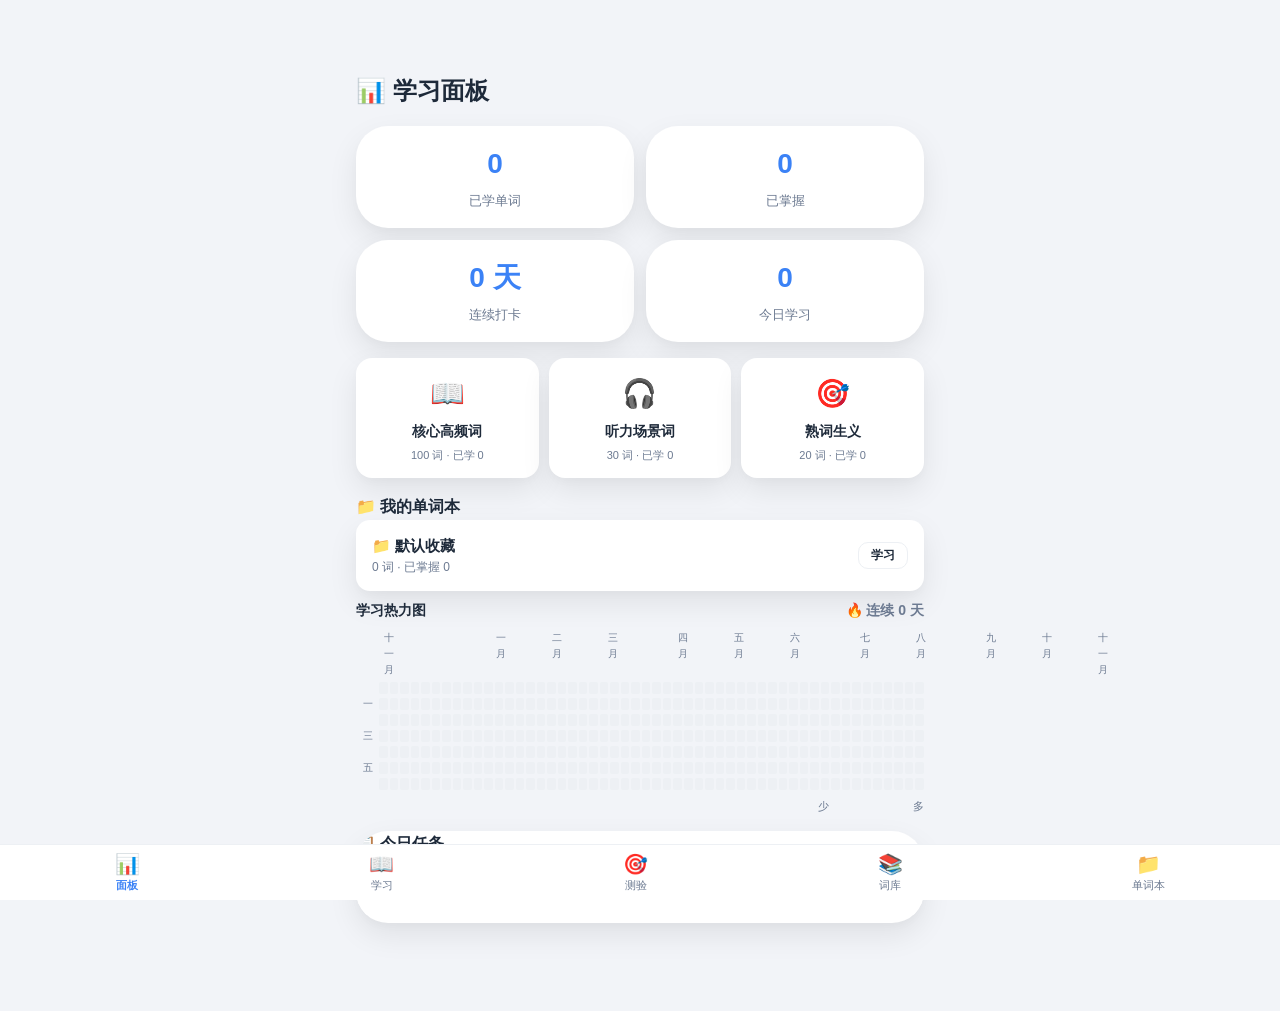
==== index.html @ e8e3451f "init: CET-4 四级背单词网站 MVP+V2" ====
<!DOCTYPE html>
<html lang="zh-CN">
<head>
  <meta charset="UTF-8">
  <meta name="viewport" content="width=device-width, initial-scale=1.0, maximum-scale=1.0, user-scalable=no">
  <title>四级单词 · CET-4 高频词库</title>
  <link rel="stylesheet" href="css/style.css">
</head>
<body>

  <!-- ===== 页面：学习面板 ===== -->
  <div id="page-dashboard" class="page">
    <h1 class="page-title">📊 学习面板</h1>
    <div class="stats-grid">
      <div class="stat-card">
        <div class="stat-number" id="stat-learned">0</div>
        <div class="stat-label">已学单词</div>
      </div>
      <div class="stat-card">
        <div class="stat-number" id="stat-mastered">0</div>
        <div class="stat-label">已掌握</div>
      </div>
      <div class="stat-card">
        <div class="stat-number" id="stat-streak">0 天</div>
        <div class="stat-label">连续打卡</div>
      </div>
      <div class="stat-card">
        <div class="stat-number" id="stat-today">0</div>
        <div class="stat-label">今日学习</div>
      </div>
    </div>
    <div id="source-selector"></div>
    <div id="wordlist-dashboard"></div>
    <div id="calendar-container"></div>
    <div class="card">
      <h3 style="margin-bottom:12px;font-size:16px;">📋 今日任务</h3>
      <div id="task-list"></div>
    </div>
  </div>

  <!-- ===== 页面：单词学习 ===== -->
  <div id="page-study" class="page hidden">
    <h1 class="page-title">📖 单词学习</h1>
    <div id="study-content">
      <div class="empty-state">加载中...</div>
    </div>
  </div>

  <!-- ===== 页面：闪卡测验 ===== -->
  <div id="page-quiz" class="page hidden">
    <h1 class="page-title">🎯 闪卡测验</h1>
    <div id="quiz-content">
      <div class="empty-state">加载中...</div>
    </div>
  </div>

  <!-- ===== 页面：词库 ===== -->
  <div id="page-words" class="page hidden">
    <h1 class="page-title">📚 词库</h1>
    <div id="word-list-content">
      <div class="empty-state">加载中...</div>
    </div>
  </div>

  <!-- ===== 页面：单词本管理 ===== -->
  <div id="page-lists" class="page hidden">
    <div id="lists-content"></div>
  </div>

  <!-- ===== 页面：导入单词 ===== -->
  <div id="page-import" class="page hidden">
    <h1 class="page-title">📥 导入单词</h1>
    <div id="import-content"></div>
  </div>


  <nav class="bottom-nav">
    <button class="nav-item active" data-page="dashboard" onclick="location.hash='#dashboard'">
      <span class="nav-icon">📊</span>
      <span>面板</span>
    </button>
    <button class="nav-item" data-page="study" onclick="location.hash='#study'">
      <span class="nav-icon">📖</span>
      <span>学习</span>
    </button>
    <button class="nav-item" data-page="quiz" onclick="location.hash='#quiz'">
      <span class="nav-icon">🎯</span>
      <span>测验</span>
    </button>
    <button class="nav-item" data-page="words" onclick="location.hash='#words'">
      <span class="nav-icon">📚</span>
      <span>词库</span>
    </button>
    <button class="nav-item" data-page="lists" onclick="location.hash='#lists'">
      <span class="nav-icon">📁</span>
      <span>单词本</span>
    </button>
  </nav>

  <!-- ===== 脚本 ===== -->
  <script src="js/data.js"></script>
  <script src="js/store.js"></script>
  <script src="js/sm2.js"></script>
  <script src="js/calendar.js"></script>
  <script src="js/app.js"></script>
</body>
</html>
---- css/style.css ----
/* ===== 全局 ===== */
*, *::before, *::after { box-sizing: border-box; margin: 0; padding: 0; }
:root {
  --bg: #f2f4f8;
  --surface: #ffffff;
  --surface2: #f0f0f3;
  --text: #1e2a3a;
  --text2: #6c7a91;
  --border: #edf0f4;
  --primary: #3b82f6;
  --primary-light: #e8f0fe;
  --accent: #34c759;
  --warn: #ff9500;
  --danger: #ff3b30;
  --shadow: 0 12px 30px rgba(0,0,0,0.08), 0 4px 8px rgba(0,0,0,0.02);
  --radius: 32px;
  --nav-h: 56px;
}
body {
  font-family: -apple-system, BlinkMacSystemFont, 'Segoe UI', 'PingFang SC', 'Hiragino Sans GB', sans-serif;
  background: var(--bg);
  color: var(--text);
  line-height: 1.6;
  padding-top: var(--nav-h);
  min-height: 100vh;
}

/* ===== 导航栏 ===== */
.bottom-nav {
  position: fixed;
  bottom: 0;
  left: 0;
  right: 0;
  height: var(--nav-h);
  background: var(--surface);
  border-top: 1px solid var(--border);
  display: flex;
  justify-content: space-around;
  align-items: center;
  z-index: 100;
}
.nav-item {
  display: flex;
  flex-direction: column;
  align-items: center;
  gap: 2px;
  font-size: 11px;
  color: var(--text2);
  cursor: pointer;
  padding: 4px 12px;
  border: none;
  background: none;
  transition: color 0.2s;
}
.nav-item .nav-icon { font-size: 20px; }
.nav-item.active { color: var(--primary); font-weight: 600; }

/* ===== 页面容器 ===== */
.page {
  max-width: 600px;
  margin: 0 auto;
  padding: 16px;
  padding-bottom: calc(var(--nav-h) + 16px);
}
.hidden { display: none !important; }

/* ===== 标题 ===== */
.page-title {
  font-size: 24px;
  font-weight: 700;
  margin-bottom: 16px;
  display: flex;
  align-items: center;
  gap: 8px;
}

/* ===== 卡片 ===== */
.card {
  background: var(--surface);
  border-radius: var(--radius);
  box-shadow: var(--shadow);
  overflow: hidden;
  margin-bottom: 16px;
}
.card-content {
  padding: 28px 24px 24px;
}
@media (max-width: 480px) {
  .card-content { padding: 20px 18px; }
}

/* ===== 统计卡片 ===== */
.stats-grid {
  display: grid;
  grid-template-columns: 1fr 1fr;
  gap: 12px;
  margin-bottom: 16px;
}
.stat-card {
  background: var(--surface);
  border-radius: var(--radius);
  box-shadow: var(--shadow);
  padding: 16px;
  text-align: center;
}
.stat-number {
  font-size: 28px;
  font-weight: 700;
  color: var(--primary);
}
.stat-label { font-size: 13px; color: var(--text2); margin-top: 4px; }

/* ===== 任务列表 ===== */
.task-item {
  display: flex;
  align-items: center;
  gap: 8px;
  padding: 12px;
  background: var(--surface);
  border-radius: 8px;
  margin-bottom: 8px;
  font-size: 14px;
}
.task-item.done { color: var(--text2); }

/* ===== 热力图 ===== */
.heatmap-container { margin-bottom: 16px; }
.heatmap-header {
  display: flex;
  justify-content: space-between;
  align-items: center;
  margin-bottom: 8px;
  font-size: 14px;
  font-weight: 600;
}
.heatmap-streak { font-size: 14px; color: var(--text2); }
.heatmap-months {
  display: grid;
  grid-template-columns: repeat(53, 12px);
  gap: 2px;
  margin-bottom: 4px;
  padding-left: 28px;
  font-size: 10px;
  color: var(--text2);
}
.heatmap-body { display: flex; flex-direction: column; gap: 2px; }
.heatmap-row { display: flex; align-items: center; gap: 2px; }
.heatmap-day-label {
  width: 24px;
  font-size: 10px;
  color: var(--text2);
  text-align: right;
  margin-right: 4px;
}
.heatmap-cell {
  width: 12px;
  height: 12px;
  border-radius: 2px;
  background: var(--border);
}
.heatmap-cell.today { outline: 2px solid var(--primary); outline-offset: -1px; }
.heatmap-cell.future { background: transparent; }
.heatmap-cell.level-1 { background: #9be9a8; }
.heatmap-cell.level-2 { background: #40c463; }
.heatmap-cell.level-3 { background: #30a14e; }
.heatmap-cell.level-4 { background: #216e39; }
.heatmap-legend {
  display: flex;
  align-items: center;
  gap: 4px;
  justify-content: flex-end;
  margin-top: 8px;
  font-size: 11px;
  color: var(--text2);
}
.legend-cell { width: 12px; height: 12px; border-radius: 2px; }

/* ===== 学习卡片（新设计） ===== */
.study-progress-bar {
  display: flex;
  justify-content: space-between;
  align-items: center;
  margin-bottom: 16px;
  font-size: 14px;
  color: var(--text2);
}
.progress-text { font-weight: 500; }
.badge-new { background: var(--primary-light); color: var(--primary); }

/* 单词头部 */
.word-header {
  display: flex;
  flex-wrap: wrap;
  align-items: baseline;
  gap: 12px;
  margin-bottom: 12px;
}
.word-word {
  font-size: 38px;
  font-weight: 700;
  letter-spacing: -0.3px;
  color: #1e2a3a;
  line-height: 1.2;
}
.pronounce-tag {
  display: inline-flex;
  align-items: center;
  gap: 6px;
  background: #f0f2f5;
  padding: 4px 12px 4px 14px;
  border-radius: 40px;
}
.pronounce-text {
  font-size: 15px;
  font-family: 'Lucida Sans', 'Segoe UI', monospace;
  color: #2c3e4e;
}
.speaker-btn {
  font-size: 18px;
  cursor: pointer;
  opacity: 0.7;
  user-select: none;
  line-height: 1;
}
.speaker-btn:active { opacity: 0.4; }

/* 词性释义行 */
.definition-row {
  margin: 0 0 18px 0;
  border-left: 3px solid var(--primary);
  padding-left: 14px;
}
.def-item {
  font-size: 17px;
  font-weight: 500;
  color: var(--text);
}
.pos-tag {
  color: #5b6e8c;
  font-weight: 500;
  margin-right: 6px;
}
.reveal-hint-def {
  margin: 0 0 18px 0;
  padding: 8px 14px;
  font-size: 14px;
  color: var(--text2);
  border: 1px dashed var(--border);
  border-radius: 10px;
  text-align: center;
  cursor: pointer;
  user-select: none;
  transition: background 0.15s;
}
.reveal-hint-def:active { background: var(--surface2); }

/* 学习数据栏 */
.stats-row {
  display: flex;
  justify-content: space-between;
  background: #f8fafc;
  border-radius: 24px;
  padding: 10px 14px;
  margin: 0 0 22px 0;
  gap: 8px;
}
.stat-item { flex: 1; min-width: 60px; text-align: center; }
.stat-item .stat-label {
  font-size: 11px;
  font-weight: 500;
  text-transform: uppercase;
  color: #6c7a91;
  letter-spacing: 0.3px;
  margin-bottom: 2px;
}
.stat-item .stat-value {
  font-size: 16px;
  font-weight: 600;
  color: var(--text);
}

/* 区块标签 */
.section-label {
  font-size: 16px;
  font-weight: 600;
  color: var(--text);
  margin-bottom: 10px;
  display: flex;
  align-items: center;
  gap: 6px;
}

/* 例句区块 */
.example-section {
  background: #f9fafb;
  border: 1px solid var(--border);
  border-radius: 18px;
  padding: 14px 16px;
  cursor: pointer;
  user-select: none;
  transition: background 0.15s;
}
.example-section:active { background: #f0f2f5; }
.example-en {
  font-size: 15px;
  font-weight: 500;
  color: var(--text);
  line-height: 1.5;
  margin-bottom: 6px;
}
.example-zh {
  font-size: 14px;
  color: #6c7a91;
  line-height: 1.4;
  margin-top: 8px;
  padding-top: 8px;
  border-top: 1px solid var(--border);
}
.example-meta {
  font-size: 12px;
  color: var(--text2);
  margin-top: 8px;
  padding-top: 6px;
  border-top: 1px solid var(--border);
}
.reveal-placeholder {
  text-align: center;
  font-size: 14px;
  color: var(--text2);
  padding: 12px 0;
}

/* 搭配标签 */
.colloc-section {
  display: flex;
  flex-wrap: wrap;
  gap: 8px;
  margin-bottom: 4px;
}
.colloc-tag {
  display: inline-block;
  padding: 5px 12px;
  font-size: 13px;
  font-weight: 500;
  border-radius: 30px;
  background: var(--primary-light);
  color: var(--primary);
  border: 1px solid var(--primary);
}

/* 底部操作栏 */
.action-bar {
  display: flex;
  justify-content: space-between;
  align-items: center;
  margin-top: 24px;
  padding-top: 14px;
  border-top: 1px solid var(--border);
}
.nav-btns { display: flex; gap: 8px; }
.nav-btn {
  width: 40px;
  height: 40px;
  border-radius: 50%;
  border: 1px solid var(--border);
  background: var(--surface);
  font-size: 18px;
  cursor: pointer;
  display: flex;
  align-items: center;
  justify-content: center;
  transition: all 0.15s;
  color: var(--text);
}
.nav-btn:disabled { opacity: 0.3; cursor: not-allowed; }
.nav-btn:active:not(:disabled) { background: var(--surface2); }
.action-btns { display: flex; gap: 8px; }
.action-btn {
  width: 40px;
  height: 40px;
  border-radius: 50%;
  border: 1px solid var(--border);
  background: var(--surface);
  font-size: 18px;
  cursor: pointer;
  display: flex;
  align-items: center;
  justify-content: center;
  transition: all 0.15s;
}
.action-btn:active { background: var(--surface2); }
.action-btn.bookmarked { border-color: var(--warn); background: #fff8e0; }
.play-btn { background: var(--primary); color: white; border-color: var(--primary); }
.play-btn:active { background: #2563eb; }

/* ===== 测验 ===== */
.quiz-progress {
  display: flex;
  justify-content: space-between;
  align-items: center;
  margin-bottom: 12px;
  font-size: 14px;
  color: var(--text2);
}
.quiz-card { text-align: center; }
.quiz-prompt {
  padding: 20px 0;
  cursor: pointer;
}
.quiz-hint { font-size: 13px; color: var(--text2); margin-top: 8px; }
.quiz-answer {
  border-top: 1px solid var(--border);
  padding-top: 16px;
  margin-top: 8px;
}
.answer-divider { font-size: 12px; color: var(--text2); margin-bottom: 8px; }
.quiz-answer h3 { font-size: 24px; font-weight: 700; color: var(--primary); }
.quiz-example {
  font-size: 13px;
  color: var(--text);
  margin-top: 8px;
  font-style: italic;
  padding: 8px;
  background: var(--surface2);
  border-radius: 6px;
}
.quiz-buttons {
  display: flex;
  gap: 8px;
  margin-top: 16px;
}
.quiz-complete {
  text-align: center;
  padding: 40px 0;
}
.complete-icon { font-size: 64px; margin-bottom: 16px; }
.quiz-complete h2 { margin-bottom: 8px; }
.quiz-complete p { color: var(--text2); margin-bottom: 24px; }
.quiz-complete .btn { margin: 0 4px; }

/* ===== 词库 ===== */
.word-filters {
  display: flex;
  gap: 6px;
  margin-bottom: 12px;
  flex-wrap: wrap;
}
.filter-btn {
  padding: 6px 14px;
  font-size: 13px;
  border: 1px solid var(--border);
  border-radius: 20px;
  background: var(--surface);
  cursor: pointer;
  transition: all 0.2s;
}
.filter-btn.active {
  background: var(--primary);
  color: white;
  border-color: var(--primary);
}
.word-search { margin-bottom: 12px; }
.word-search input {
  width: 100%;
  padding: 10px 14px;
  border: 1px solid var(--border);
  border-radius: 8px;
  font-size: 14px;
  background: var(--surface);
  color: var(--text);
  outline: none;
}
.word-search input:focus { border-color: var(--primary); }
.word-list { display: flex; flex-direction: column; gap: 8px; }
.word-item {
  display: flex;
  justify-content: space-between;
  align-items: flex-start;
  padding: 14px;
  background: var(--surface);
  border-radius: 10px;
  cursor: pointer;
  transition: transform 0.15s;
  box-shadow: var(--shadow);
}
.word-item:active { transform: scale(0.99); }
.word-item-word {
  font-size: 17px;
  font-weight: 600;
}
.word-item-phonetic { font-size: 13px; color: var(--text2); margin-left: 8px; }
.word-item-def { font-size: 14px; color: var(--primary); margin-top: 4px; }
.word-item-example { font-size: 12px; color: var(--text2); margin-top: 4px; font-style: italic; }
.word-item-meta {
  display: flex;
  align-items: center;
  gap: 8px;
  flex-shrink: 0;
}
.bookmark-btn {
  font-size: 18px;
  cursor: pointer;
  opacity: 0.5;
  transition: opacity 0.2s;
}
.bookmark-btn.active { opacity: 1; }
.bookmark-btn:hover { opacity: 1; }

/* ===== 按钮 ===== */
.btn {
  flex: 1;
  padding: 12px 20px;
  font-size: 15px;
  font-weight: 600;
  border: none;
  border-radius: 10px;
  cursor: pointer;
  transition: all 0.2s;
  text-align: center;
  display: inline-flex;
  align-items: center;
  justify-content: center;
  gap: 4px;
}
.btn:disabled { opacity: 0.4; cursor: not-allowed; }
.btn-primary { background: var(--primary); color: white; }
.btn-primary:hover { background: #0062c4; }
.btn-outline { background: var(--surface); border: 1px solid var(--border); color: var(--text); }
.btn-outline:hover { background: var(--surface2); }
.btn-warning { background: var(--warn); color: white; }
.btn-quiz { font-size: 14px; padding: 16px 12px; }
.btn-quiz.selected { transform: scale(1.05); }
.btn-forget { background: #ffe0e0; color: var(--danger); border: 1px solid var(--danger); }
.btn-forget.selected { background: var(--danger); color: white; }
.btn-blur { background: #fff3e0; color: var(--warn); border: 1px solid var(--warn); }
.btn-blur.selected { background: var(--warn); color: white; }
.btn-know { background: #e8f5e9; color: var(--accent); border: 1px solid var(--accent); }
.btn-know.selected { background: var(--accent); color: white; }

/* ===== Badge ===== */
.badge {
  display: inline-block;
  padding: 2px 8px;
  font-size: 11px;
  font-weight: 600;
  border-radius: 10px;
  background: var(--surface2);
  color: var(--text2);
}
.badge.new { background: var(--primary-light); color: var(--primary); }
.badge.level-0, .badge.level-1 { background: #ffe0e0; color: var(--danger); }
.badge.level-2, .badge.level-3 { background: #fff3e0; color: var(--warn); }
.badge.level-4, .badge.level-5 { background: #e8f5e9; color: var(--accent); }

/* ===== 词源选择卡片（仪表盘） ===== */
.source-cards {
  display: grid;
  grid-template-columns: repeat(3, 1fr);
  gap: 10px;
  margin-bottom: 16px;
}
.source-card {
  background: var(--surface);
  border-radius: 16px;
  box-shadow: var(--shadow);
  padding: 14px 10px;
  text-align: center;
  cursor: pointer;
  transition: transform 0.15s;
}
.source-card:active { transform: scale(0.96); }
.source-icon { font-size: 28px; margin-bottom: 4px; }
.source-name { font-size: 14px; font-weight: 600; }
.source-count { font-size: 11px; color: var(--text2); margin-top: 4px; }
@media (max-width: 480px) { .source-cards { gap: 6px; } .source-card { padding: 10px 6px; } }

/* ===== 测验模式选择 ===== */
.quiz-mode-picker { text-align: center; padding: 20px 0; }
.mode-card {
  background: var(--surface);
  border-radius: 20px;
  box-shadow: var(--shadow);
  padding: 20px;
  margin-bottom: 12px;
  cursor: pointer;
  transition: transform 0.15s;
}
.mode-card:active { transform: scale(0.97); }
.mode-name { font-size: 18px; font-weight: 600; margin-top: 8px; }
.mode-desc { font-size: 13px; color: var(--text2); margin-top: 4px; }

/* ===== 听音辨义 ===== */
.listening-card { text-align: center; padding: 30px 20px; }
.listening-header { margin-bottom: 24px; }
.listening-icon {
  font-size: 64px;
  cursor: pointer;
  display: inline-block;
  width: 100px;
  height: 100px;
  line-height: 100px;
  border-radius: 50%;
  background: var(--primary-light);
  transition: transform 0.15s;
  user-select: none;
}
.listening-icon:active { transform: scale(0.9); }
.listening-hint { font-size: 14px; color: var(--text2); margin-top: 8px; }
.listening-options { display: flex; flex-direction: column; gap: 10px; }
.listening-option {
  padding: 14px 18px;
  font-size: 16px;
  border: 2px solid var(--border);
  border-radius: 14px;
  background: var(--surface);
  cursor: pointer;
  transition: all 0.15s;
  text-align: left;
}
.listening-option:active:not(:disabled) { background: var(--surface2); }
.listening-option:disabled { cursor: default; }
.listening-option.correct { border-color: var(--accent); background: #e8f5e9; color: #2e7d32; }
.listening-option.wrong { border-color: var(--danger); background: #ffe0e0; color: var(--danger); }

/* ===== 词库源切换标签 ===== */
.word-source-tabs {
  display: flex;
  gap: 6px;
  margin-bottom: 12px;
  flex-wrap: wrap;
  overflow-x: auto;
  -webkit-overflow-scrolling: touch;
}
.source-tab {
  padding: 6px 12px;
  font-size: 12px;
  border: 1px solid var(--border);
  border-radius: 16px;
  background: var(--surface);
  cursor: pointer;
  white-space: nowrap;
  transition: all 0.15s;
}
.source-tab.active { background: var(--primary); color: white; border-color: var(--primary); }

/* ===== 单词本管理 ===== */
.list-card {
  display: flex;
  align-items: center;
  background: var(--surface);
  border-radius: 14px;
  box-shadow: var(--shadow);
  padding: 14px 16px;
  margin-bottom: 10px;
}

/* ===== 弹窗 ===== */
.import-dropzone {
  border: 2px dashed var(--border);
  border-radius: 14px;
  padding: 24px;
  text-align: center;
  margin-bottom: 12px;
  cursor: pointer;
  transition: border-color 0.2s, background 0.2s;
}
.import-dropzone:hover {
  border-color: var(--primary);
  background: var(--primary-light);
}
.modal-overlay {
  position: fixed;
  inset: 0;
  background: rgba(0,0,0,0.4);
  z-index: 200;
  display: flex;
  align-items: center;
  justify-content: center;
  padding: 20px;
}
.modal {
  background: var(--surface);
  border-radius: 24px;
  padding: 24px;
  max-width: 380px;
  width: 100%;
  box-shadow: 0 20px 60px rgba(0,0,0,0.15);
}
.list-option {
  display: flex;
  align-items: center;
  gap: 8px;
  padding: 8px 0;
  font-size: 15px;
  cursor: pointer;
  border-bottom: 1px solid var(--border);
}
.list-option:last-child { border-bottom: none; }

/* ===== 空状态 ===== */
.empty-state {
  text-align: center;
  padding: 32px 16px;
  color: var(--text2);
  font-size: 16px;
}

/* ===== 响应式 ===== */
@media (max-width: 480px) {
  .page { padding: 12px; padding-bottom: calc(var(--nav-h) + 12px); }
  .word-word { font-size: 30px; }
  .stat-number { font-size: 24px; }
  .heatmap-cell { width: 10px; height: 10px; }
  .heatmap-months { grid-template-columns: repeat(53, 10px); padding-left: 24px; }
  .quiz-buttons { flex-direction: column; }
  .stats-row { flex-wrap: wrap; gap: 4px; }
  .stat-item { min-width: 45px; }
  .stat-item .stat-value { font-size: 14px; }
  .pronounce-tag { padding: 3px 10px 3px 12px; }
  .pronounce-text { font-size: 13px; }
}
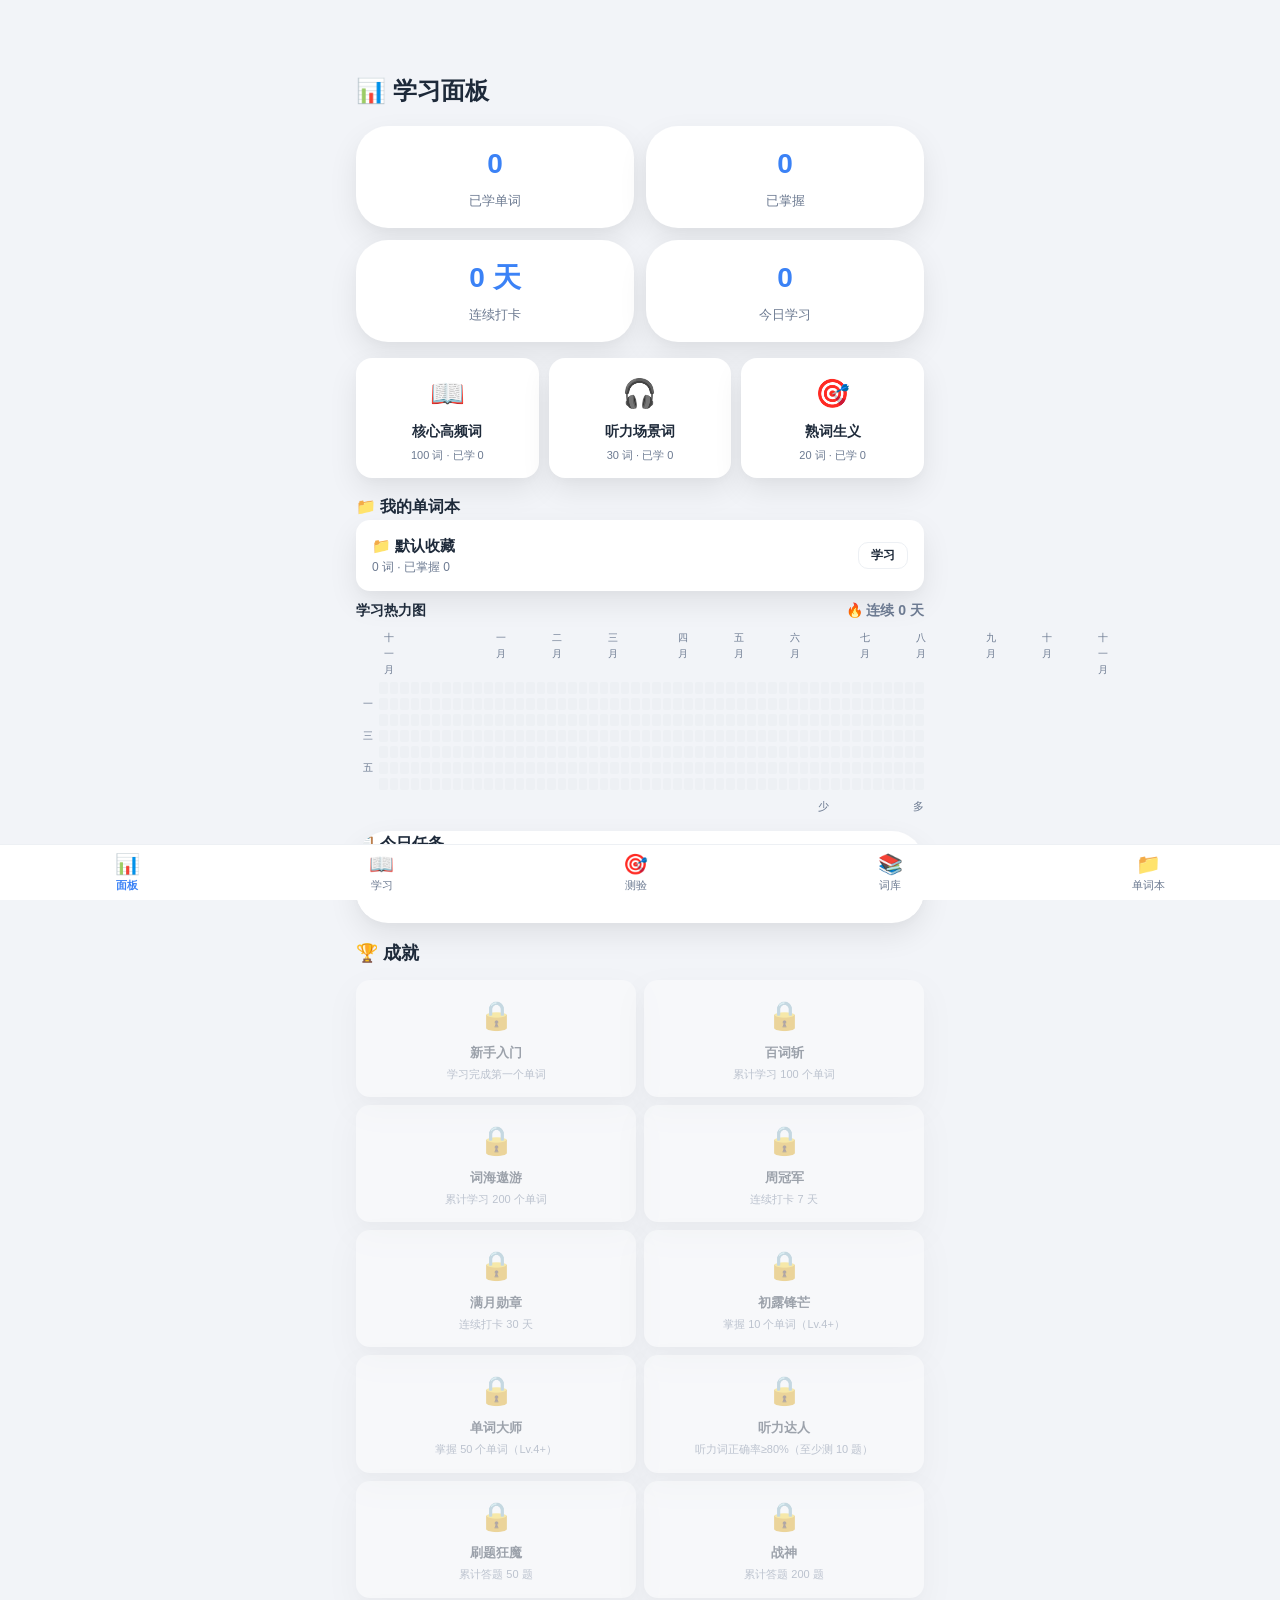
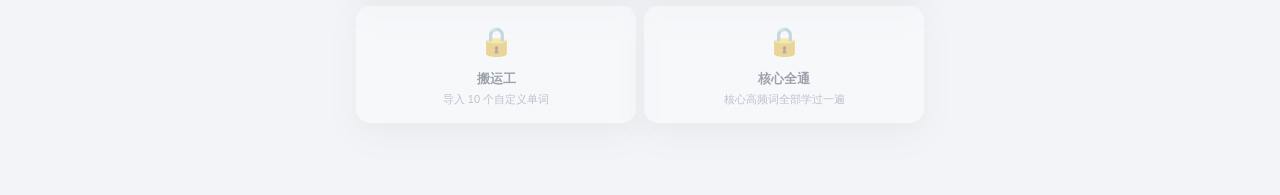
==== commit 4cf013d5: "add weakness diagnosis + achievement system" ====
--- a/index.html
+++ b/index.html
@@ -36,6 +36,9 @@
       <h3 style="margin-bottom:12px;font-size:16px;">📋 今日任务</h3>
       <div id="task-list"></div>
     </div>
+    <div id="diagnosis-section"></div>
+    <div id="achievement-section"></div>
+    <div id="achievements-list"></div>
   </div>
 
   <!-- ===== 页面：单词学习 ===== -->
--- a/css/style.css
+++ b/css/style.css
@@ -698,6 +698,52 @@
 .list-option:last-child { border-bottom: none; }
 
 /* ===== 空状态 ===== */
+
+/* ===== 学习诊断 ===== */
+.diag-row {
+  display: flex;
+  align-items: center;
+  gap: 8px;
+  margin-bottom: 8px;
+  font-size: 13px;
+}
+.diag-label { width: 90px; flex-shrink: 0; font-weight: 500; }
+.diag-bar-bg { flex: 1; height: 10px; background: var(--surface2); border-radius: 5px; overflow: hidden; }
+.diag-bar { height: 100%; border-radius: 5px; transition: width 0.5s; }
+.diag-rate { width: 36px; text-align: right; font-weight: 600; }
+.diag-count { width: 50px; text-align: right; color: var(--text2); font-size: 12px; }
+
+/* ===== 成就 ===== */
+.achi-popup {
+  background: var(--surface);
+  border-radius: 20px;
+  box-shadow: 0 8px 30px rgba(0,0,0,0.15);
+  padding: 16px;
+  margin-top: 12px;
+  animation: slideIn 0.3s ease;
+}
+@keyframes slideIn { from { opacity: 0; transform: translateY(-10px); } to { opacity: 1; transform: translateY(0); } }
+.achi-card { text-align: center; padding: 8px; }
+.achi-icon { font-size: 40px; }
+.achi-name { font-size: 18px; font-weight: 700; margin-top: 4px; }
+.achi-desc { font-size: 13px; color: var(--text2); margin-top: 2px; }
+.achi-grid {
+  display: grid;
+  grid-template-columns: repeat(2, 1fr);
+  gap: 8px;
+}
+.achi-item {
+  background: var(--surface);
+  border-radius: 14px;
+  box-shadow: var(--shadow);
+  padding: 14px 10px;
+  text-align: center;
+}
+.achi-item.locked { opacity: 0.4; }
+.achi-item-icon { font-size: 28px; }
+.achi-item-name { font-size: 13px; font-weight: 600; margin-top: 4px; }
+.achi-item-desc { font-size: 11px; color: var(--text2); margin-top: 2px; }
+@media (max-width: 480px) { .achi-grid { gap: 6px; } .achi-item { padding: 10px 6px; } .diag-label { width: 70px; } }
 .empty-state {
   text-align: center;
   padding: 32px 16px;
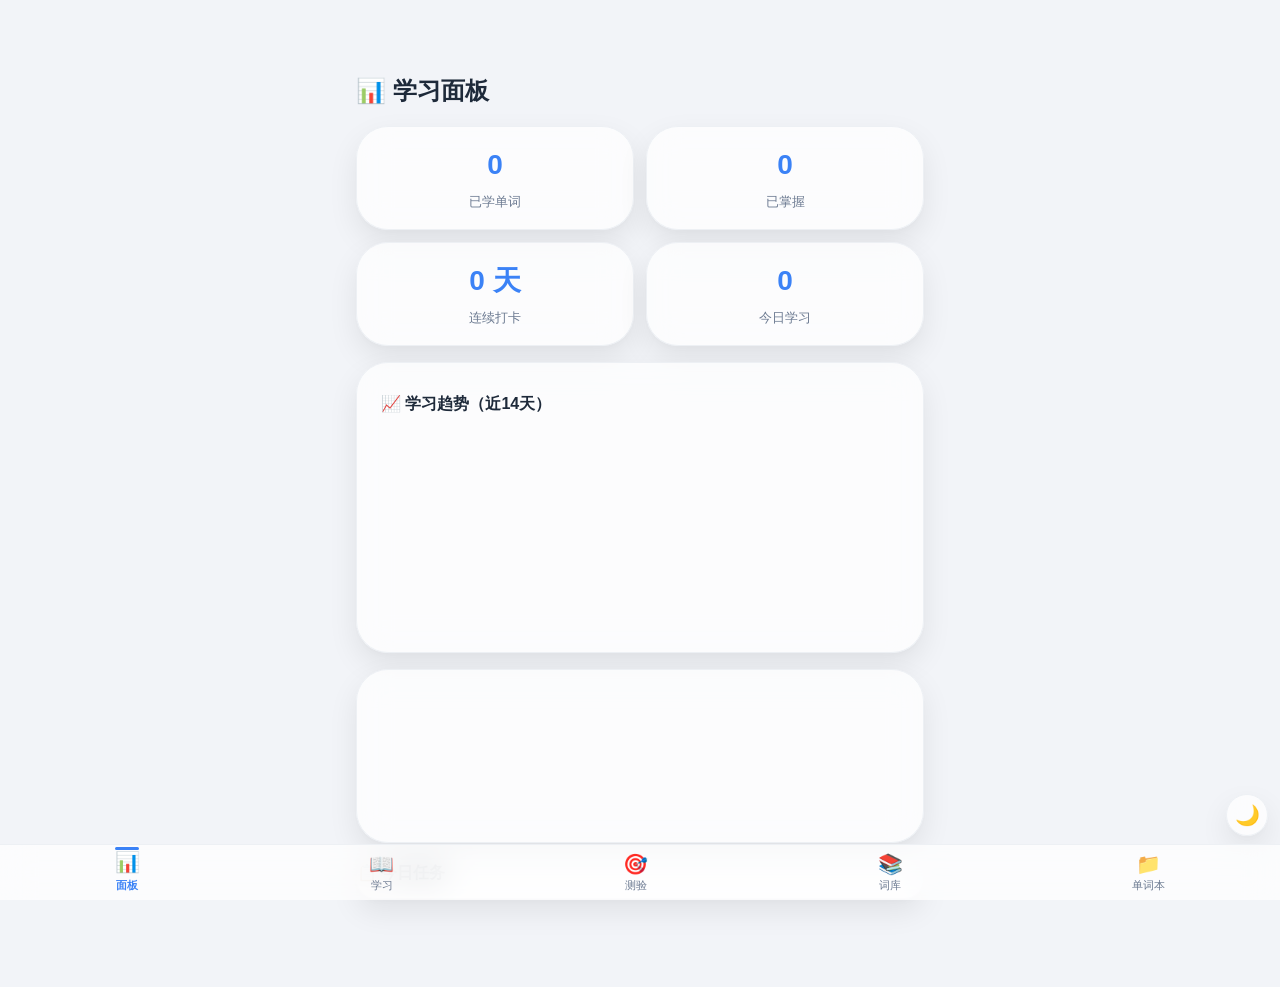
==== commit 2631fd0d: "v3.0 全站升级 ✨ 新增： - 🌓 暗色模式（CSS 变量 + prefers-color-scheme + 手动切换） - ✍️ 拼写模式（看中文释义输入英文，逐字母检查） - 📊 学习统计图表" ====
--- a/index.html
+++ b/index.html
@@ -3,30 +3,92 @@
 <head>
   <meta charset="UTF-8">
   <meta name="viewport" content="width=device-width, initial-scale=1.0, maximum-scale=1.0, user-scalable=no">
-  <title>四级单词 · CET-4 高频词库</title>
+  <meta name="theme-color" id="meta-theme-color" content="#f2f4f8">
+  <meta name="apple-mobile-web-app-capable" content="yes">
+  <meta name="apple-mobile-web-app-status-bar-style" content="default">
+  <link rel="manifest" href="manifest.json">
+  <link rel="apple-touch-icon" href="icons/icon-192.svg">
+  <title>四级单词 · CET-4 高频词库 v3.0</title>
   <link rel="stylesheet" href="css/style.css">
 </head>
 <body>
 
+  <!-- ===== 暗色模式浮动切换按钮 ===== -->
+  <button id="theme-toggle" class="theme-toggle" onclick="App.toggleTheme()" title="切换暗色模式">🌙</button>
+
+  <!-- ===== 键盘快捷键帮助弹窗 ===== -->
+  <div id="shortcuts-help" class="shortcuts-overlay hidden" onclick="App.closeShortcutsHelp()">
+    <div class="shortcuts-modal" onclick="event.stopPropagation()">
+      <div class="shortcuts-header">
+        <span class="shortcuts-title">⌨️ 键盘快捷键</span>
+        <span class="shortcuts-close" onclick="App.closeShortcutsHelp()">✕</span>
+      </div>
+      <div class="shortcuts-body">
+        <div class="shortcut-row"><kbd>←</kbd><span>上一个单词</span></div>
+        <div class="shortcut-row"><kbd>→</kbd><span>下一个单词</span></div>
+        <div class="shortcut-row"><kbd>Space</kbd><span>逐级揭示</span></div>
+        <div class="shortcut-row"><kbd>↑</kbd><span>朗读单词</span></div>
+        <div class="shortcut-row"><kbd>↓</kbd><span>朗读例句</span></div>
+        <div class="shortcut-row"><kbd>?</kbd> / <kbd>H</kbd><span>打开帮助</span></div>
+      </div>
+    </div>
+  </div>
+
+  <!-- ===== 长按快捷菜单 ===== -->
+  <div id="longpress-menu" class="longpress-overlay hidden" onclick="App.closeLongpressMenu()">
+    <div class="longpress-menu" onclick="event.stopPropagation()">
+      <div class="longpress-title">⚡ 快捷操作</div>
+      <div class="longpress-item" onclick="App.longpressAction('bookmark')">⭐ 收藏 / 取消收藏</div>
+      <div class="longpress-item" onclick="App.longpressAction('copy')">📋 复制单词</div>
+      <div class="longpress-item" onclick="App.longpressAction('speak')">🔊 朗读</div>
+      <div class="longpress-item" onclick="App.longpressAction('addToList')">📁 加入单词本</div>
+    </div>
+  </div>
+
   <!-- ===== 页面：学习面板 ===== -->
-  <div id="page-dashboard" class="page">
+  <div id="page-dashboard" class="page page-fade">
     <h1 class="page-title">📊 学习面板</h1>
     <div class="stats-grid">
       <div class="stat-card">
-        <div class="stat-number" id="stat-learned">0</div>
+        <div class="stat-number" id="stat-learned" data-target="0">0</div>
         <div class="stat-label">已学单词</div>
       </div>
       <div class="stat-card">
-        <div class="stat-number" id="stat-mastered">0</div>
+        <div class="stat-number" id="stat-mastered" data-target="0">0</div>
         <div class="stat-label">已掌握</div>
       </div>
       <div class="stat-card">
-        <div class="stat-number" id="stat-streak">0 天</div>
+        <div class="stat-number" id="stat-streak" data-target="0">0 天</div>
         <div class="stat-label">连续打卡</div>
       </div>
       <div class="stat-card">
-        <div class="stat-number" id="stat-today">0</div>
+        <div class="stat-number" id="stat-today" data-target="0">0</div>
         <div class="stat-label">今日学习</div>
+      </div>
+    </div>
+    <!-- 待复习 Widget -->
+    <div id="due-widget" class="card due-widget hidden">
+      <div class="card-content" style="display:flex;align-items:center;gap:12px;padding:16px 20px">
+        <span style="font-size:28px">📝</span>
+        <div style="flex:1">
+          <div style="font-size:16px;font-weight:600">待复习</div>
+          <div id="due-count" style="font-size:13px;color:var(--text2)">0 个单词需要复习</div>
+        </div>
+        <button class="btn btn-primary" style="flex:none;padding:8px 16px;font-size:13px" onclick="location.hash='#study'">去复习</button>
+      </div>
+    </div>
+    <!-- 学习趋势图表 -->
+    <div class="card">
+      <div class="card-content">
+        <div class="section-label" style="margin-bottom:12px">📈 学习趋势（近14天）</div>
+        <canvas id="trend-chart" class="trend-chart"></canvas>
+      </div>
+    </div>
+    <!-- 掌握分布 -->
+    <div class="card">
+      <div class="card-content" style="display:flex;align-items:center;gap:16px">
+        <canvas id="distribution-chart" class="donut-chart"></canvas>
+        <div id="distribution-legend" class="donut-legend"></div>
       </div>
     </div>
     <div id="source-selector"></div>
@@ -42,15 +104,21 @@
   </div>
 
   <!-- ===== 页面：单词学习 ===== -->
-  <div id="page-study" class="page hidden">
+  <div id="page-study" class="page page-fade hidden">
     <h1 class="page-title">📖 单词学习</h1>
+    <!-- 学习进度条 -->
+    <div id="study-progress-wrap" class="study-progress-wrap hidden">
+      <div id="study-progress-bar" class="study-progress-bar-animated"></div>
+    </div>
+    <!-- 滑动指示器 -->
+    <div id="swipe-dots" class="swipe-dots hidden"></div>
     <div id="study-content">
       <div class="empty-state">加载中...</div>
     </div>
   </div>
 
   <!-- ===== 页面：闪卡测验 ===== -->
-  <div id="page-quiz" class="page hidden">
+  <div id="page-quiz" class="page page-fade hidden">
     <h1 class="page-title">🎯 闪卡测验</h1>
     <div id="quiz-content">
       <div class="empty-state">加载中...</div>
@@ -58,7 +126,7 @@
   </div>
 
   <!-- ===== 页面：词库 ===== -->
-  <div id="page-words" class="page hidden">
+  <div id="page-words" class="page page-fade hidden">
     <h1 class="page-title">📚 词库</h1>
     <div id="word-list-content">
       <div class="empty-state">加载中...</div>
@@ -66,12 +134,12 @@
   </div>
 
   <!-- ===== 页面：单词本管理 ===== -->
-  <div id="page-lists" class="page hidden">
+  <div id="page-lists" class="page page-fade hidden">
     <div id="lists-content"></div>
   </div>
 
   <!-- ===== 页面：导入单词 ===== -->
-  <div id="page-import" class="page hidden">
+  <div id="page-import" class="page page-fade hidden">
     <h1 class="page-title">📥 导入单词</h1>
     <div id="import-content"></div>
   </div>
@@ -81,22 +149,27 @@
     <button class="nav-item active" data-page="dashboard" onclick="location.hash='#dashboard'">
       <span class="nav-icon">📊</span>
       <span>面板</span>
+      <span class="nav-indicator"></span>
     </button>
     <button class="nav-item" data-page="study" onclick="location.hash='#study'">
       <span class="nav-icon">📖</span>
       <span>学习</span>
+      <span class="nav-indicator"></span>
     </button>
     <button class="nav-item" data-page="quiz" onclick="location.hash='#quiz'">
       <span class="nav-icon">🎯</span>
       <span>测验</span>
+      <span class="nav-indicator"></span>
     </button>
     <button class="nav-item" data-page="words" onclick="location.hash='#words'">
       <span class="nav-icon">📚</span>
       <span>词库</span>
+      <span class="nav-indicator"></span>
     </button>
     <button class="nav-item" data-page="lists" onclick="location.hash='#lists'">
       <span class="nav-icon">📁</span>
       <span>单词本</span>
+      <span class="nav-indicator"></span>
     </button>
   </nav>
 
@@ -106,5 +179,27 @@
   <script src="js/sm2.js"></script>
   <script src="js/calendar.js"></script>
   <script src="js/app.js"></script>
+  <script>
+    // 注册 Service Worker
+    if ('serviceWorker' in navigator) {
+      window.addEventListener('load', () => {
+        navigator.serviceWorker.register('sw.js').then(reg => {
+          console.log('SW 注册成功:', reg.scope);
+        }).catch(err => {
+          console.warn('SW 注册失败:', err);
+        });
+      });
+    }
+
+    // 检测暗色模式偏好
+    (function() {
+      const saved = localStorage.getItem('cet4_theme');
+      if (saved) {
+        document.documentElement.setAttribute('data-theme', saved);
+      } else if (window.matchMedia && window.matchMedia('(prefers-color-scheme: dark)').matches) {
+        document.documentElement.setAttribute('data-theme', 'dark');
+      }
+    })();
+  </script>
 </body>
 </html>
--- a/css/style.css
+++ b/css/style.css
@@ -1,28 +1,134 @@
+/* ===== CET-4 Vocab v3.0 ===== */
 /* ===== 全局 ===== */
 *, *::before, *::after { box-sizing: border-box; margin: 0; padding: 0; }
+
+/* ===== 暗色模式 CSS 变量 ===== */
 :root {
   --bg: #f2f4f8;
   --surface: #ffffff;
   --surface2: #f0f0f3;
+  --surface-glass: rgba(255,255,255,0.72);
   --text: #1e2a3a;
   --text2: #6c7a91;
   --border: #edf0f4;
   --primary: #3b82f6;
   --primary-light: #e8f0fe;
+  --primary-dark: #2563eb;
   --accent: #34c759;
   --warn: #ff9500;
   --danger: #ff3b30;
   --shadow: 0 12px 30px rgba(0,0,0,0.08), 0 4px 8px rgba(0,0,0,0.02);
+  --shadow-lg: 0 20px 60px rgba(0,0,0,0.12), 0 8px 20px rgba(0,0,0,0.06);
+  --shadow-sm: 0 2px 8px rgba(0,0,0,0.04);
   --radius: 32px;
+  --radius-sm: 14px;
   --nav-h: 56px;
-}
+  --transition: 0.3s cubic-bezier(0.4, 0, 0.2, 1);
+  --glass-blur: 16px;
+  --page-bg: var(--bg);
+}
+
+/* 暗色模式 */
+[data-theme="dark"] {
+  --bg: #0f1729;
+  --surface: #1a2332;
+  --surface2: #1e2a3f;
+  --surface-glass: rgba(26,35,50,0.82);
+  --text: #e8edf5;
+  --text2: #8896ae;
+  --border: #2a3548;
+  --primary: #60a5fa;
+  --primary-light: rgba(96,165,250,0.12);
+  --primary-dark: #3b82f6;
+  --accent: #4ade80;
+  --warn: #fbbf24;
+  --danger: #f87171;
+  --shadow: 0 12px 30px rgba(0,0,0,0.3), 0 4px 8px rgba(0,0,0,0.15);
+  --shadow-lg: 0 20px 60px rgba(0,0,0,0.4), 0 8px 20px rgba(0,0,0,0.2);
+  --shadow-sm: 0 2px 8px rgba(0,0,0,0.12);
+  --page-bg: var(--bg);
+}
+
+/* 自动检测 */
+@media (prefers-color-scheme: dark) {
+  :root:not([data-theme]) {
+    --bg: #0f1729;
+    --surface: #1a2332;
+    --surface2: #1e2a3f;
+    --surface-glass: rgba(26,35,50,0.82);
+    --text: #e8edf5;
+    --text2: #8896ae;
+    --border: #2a3548;
+    --primary: #60a5fa;
+    --primary-light: rgba(96,165,250,0.12);
+    --primary-dark: #3b82f6;
+    --accent: #4ade80;
+    --warn: #fbbf24;
+    --danger: #f87171;
+    --shadow: 0 12px 30px rgba(0,0,0,0.3), 0 4px 8px rgba(0,0,0,0.15);
+    --shadow-lg: 0 20px 60px rgba(0,0,0,0.4), 0 8px 20px rgba(0,0,0,0.2);
+    --shadow-sm: 0 2px 8px rgba(0,0,0,0.12);
+    --page-bg: var(--bg);
+  }
+}
+
+/* 全局过渡 */
+body, .card, .stat-card, .btn, .nav-item, .source-card, .word-item,
+.page-title, .bottom-nav, .modal, .listening-icon, .example-section,
+.modal-overlay, a, button, input, textarea, select, .pronounce-tag {
+  transition: background var(--transition), color var(--transition), border-color var(--transition), box-shadow var(--transition);
+}
+
 body {
   font-family: -apple-system, BlinkMacSystemFont, 'Segoe UI', 'PingFang SC', 'Hiragino Sans GB', sans-serif;
-  background: var(--bg);
+  background: var(--page-bg);
   color: var(--text);
   line-height: 1.6;
   padding-top: var(--nav-h);
   min-height: 100vh;
+  -webkit-font-smoothing: antialiased;
+}
+
+/* ===== 页面切换动画 ===== */
+.page {
+  max-width: 600px;
+  margin: 0 auto;
+  padding: 16px;
+  padding-bottom: calc(var(--nav-h) + 16px);
+  animation: pageFadeIn 0.35s ease;
+}
+@keyframes pageFadeIn {
+  from { opacity: 0; transform: translateY(12px); }
+  to { opacity: 1; transform: translateY(0); }
+}
+.hidden { display: none !important; }
+
+/* ===== 毛玻璃卡片 ===== */
+.card {
+  background: var(--surface-glass);
+  backdrop-filter: blur(var(--glass-blur));
+  -webkit-backdrop-filter: blur(var(--glass-blur));
+  border-radius: var(--radius);
+  box-shadow: var(--shadow);
+  border: 1px solid var(--border);
+  overflow: hidden;
+  margin-bottom: 16px;
+}
+.card-content {
+  padding: 28px 24px 24px;
+}
+@media (max-width: 480px) {
+  .card-content { padding: 20px 18px; }
+}
+
+/* ===== 标题 ===== */
+.page-title {
+  font-size: 24px;
+  font-weight: 700;
+  margin-bottom: 16px;
+  display: flex;
+  align-items: center;
+  gap: 8px;
 }
 
 /* ===== 导航栏 ===== */
@@ -32,7 +138,9 @@
   left: 0;
   right: 0;
   height: var(--nav-h);
-  background: var(--surface);
+  background: var(--surface-glass);
+  backdrop-filter: blur(var(--glass-blur));
+  -webkit-backdrop-filter: blur(var(--glass-blur));
   border-top: 1px solid var(--border);
   display: flex;
   justify-content: space-around;
@@ -47,46 +155,31 @@
   font-size: 11px;
   color: var(--text2);
   cursor: pointer;
-  padding: 4px 12px;
+  padding: 4px 8px;
   border: none;
   background: none;
-  transition: color 0.2s;
-}
-.nav-item .nav-icon { font-size: 20px; }
+  transition: color var(--transition);
+  position: relative;
+  -webkit-tap-highlight-color: transparent;
+}
+.nav-item .nav-icon { font-size: 20px; transition: transform var(--transition); }
 .nav-item.active { color: var(--primary); font-weight: 600; }
-
-/* ===== 页面容器 ===== */
-.page {
-  max-width: 600px;
-  margin: 0 auto;
-  padding: 16px;
-  padding-bottom: calc(var(--nav-h) + 16px);
-}
-.hidden { display: none !important; }
-
-/* ===== 标题 ===== */
-.page-title {
-  font-size: 24px;
-  font-weight: 700;
-  margin-bottom: 16px;
-  display: flex;
-  align-items: center;
-  gap: 8px;
-}
-
-/* ===== 卡片 ===== */
-.card {
-  background: var(--surface);
-  border-radius: var(--radius);
-  box-shadow: var(--shadow);
-  overflow: hidden;
-  margin-bottom: 16px;
-}
-.card-content {
-  padding: 28px 24px 24px;
-}
-@media (max-width: 480px) {
-  .card-content { padding: 20px 18px; }
+.nav-item.active .nav-icon { transform: translateY(-2px); }
+
+/* 导航选中指示器动画 */
+.nav-indicator {
+  position: absolute;
+  top: -1px;
+  left: 50%;
+  transform: translateX(-50%) scaleX(0);
+  width: 24px;
+  height: 3px;
+  border-radius: 2px;
+  background: var(--primary);
+  transition: transform var(--transition);
+}
+.nav-item.active .nav-indicator {
+  transform: translateX(-50%) scaleX(1);
 }
 
 /* ===== 统计卡片 ===== */
@@ -97,9 +190,12 @@
   margin-bottom: 16px;
 }
 .stat-card {
-  background: var(--surface);
+  background: var(--surface-glass);
+  backdrop-filter: blur(var(--glass-blur));
+  -webkit-backdrop-filter: blur(var(--glass-blur));
   border-radius: var(--radius);
   box-shadow: var(--shadow);
+  border: 1px solid var(--border);
   padding: 16px;
   text-align: center;
 }
@@ -107,21 +203,50 @@
   font-size: 28px;
   font-weight: 700;
   color: var(--primary);
+  font-variant-numeric: tabular-nums;
 }
 .stat-label { font-size: 13px; color: var(--text2); margin-top: 4px; }
+
+/* ===== 数字滚动动画 ===== */
+.stat-number.animate {
+  animation: numPop 0.5s cubic-bezier(0.34, 1.56, 0.64, 1);
+}
+@keyframes numPop {
+  0% { transform: scale(1); }
+  50% { transform: scale(1.2); }
+  100% { transform: scale(1); }
+}
 
 /* ===== 任务列表 ===== */
 .task-item {
   display: flex;
   align-items: center;
   gap: 8px;
-  padding: 12px;
-  background: var(--surface);
-  border-radius: 8px;
+  padding: 12px 16px;
+  background: var(--surface-glass);
+  backdrop-filter: blur(8px);
+  -webkit-backdrop-filter: blur(8px);
+  border-radius: var(--radius-sm);
   margin-bottom: 8px;
   font-size: 14px;
+  border: 1px solid var(--border);
 }
 .task-item.done { color: var(--text2); }
+
+/* ===== 待复习 Widget ===== */
+.due-widget {
+  background: linear-gradient(135deg, var(--primary), var(--primary-dark));
+  color: white;
+  border: none;
+}
+.due-widget .card-content { padding: 16px 20px; }
+.due-widget .section-label,
+.due-widget #due-count { color: rgba(255,255,255,0.85) !important; }
+.due-widget .btn-primary {
+  background: rgba(255,255,255,0.25);
+  color: white;
+  border: none;
+}
 
 /* ===== 热力图 ===== */
 .heatmap-container { margin-bottom: 16px; }
@@ -160,6 +285,10 @@
 }
 .heatmap-cell.today { outline: 2px solid var(--primary); outline-offset: -1px; }
 .heatmap-cell.future { background: transparent; }
+[data-theme="dark"] .heatmap-cell.level-1 { background: #0d4426; }
+[data-theme="dark"] .heatmap-cell.level-2 { background: #1a7a3a; }
+[data-theme="dark"] .heatmap-cell.level-3 { background: #27ae4f; }
+[data-theme="dark"] .heatmap-cell.level-4 { background: #4ade80; }
 .heatmap-cell.level-1 { background: #9be9a8; }
 .heatmap-cell.level-2 { background: #40c463; }
 .heatmap-cell.level-3 { background: #30a14e; }
@@ -175,7 +304,76 @@
 }
 .legend-cell { width: 12px; height: 12px; border-radius: 2px; }
 
-/* ===== 学习卡片（新设计） ===== */
+/* ===== 图表 ===== */
+.trend-chart {
+  width: 100%;
+  height: 200px;
+  display: block;
+}
+.donut-chart {
+  width: 120px;
+  height: 120px;
+  flex-shrink: 0;
+}
+.donut-legend {
+  flex: 1;
+  display: flex;
+  flex-direction: column;
+  gap: 8px;
+  font-size: 13px;
+}
+.donut-legend-item {
+  display: flex;
+  align-items: center;
+  gap: 8px;
+}
+.donut-legend-dot {
+  width: 12px;
+  height: 12px;
+  border-radius: 50%;
+  flex-shrink: 0;
+}
+.donut-legend-count {
+  color: var(--text2);
+  font-size: 12px;
+  margin-left: auto;
+}
+
+/* ===== 学习进度条（动画） ===== */
+.study-progress-wrap {
+  margin-bottom: 12px;
+  background: var(--surface2);
+  border-radius: 8px;
+  height: 6px;
+  overflow: hidden;
+}
+.study-progress-bar-animated {
+  height: 100%;
+  background: linear-gradient(90deg, var(--primary), var(--accent));
+  border-radius: 8px;
+  transition: width 0.5s cubic-bezier(0.4, 0, 0.2, 1);
+}
+
+/* ===== 滑动指示器（小圆点） ===== */
+.swipe-dots {
+  display: flex;
+  justify-content: center;
+  gap: 6px;
+  margin-bottom: 12px;
+}
+.swipe-dot {
+  width: 8px;
+  height: 8px;
+  border-radius: 50%;
+  background: var(--border);
+  transition: all var(--transition);
+}
+.swipe-dot.active {
+  background: var(--primary);
+  transform: scale(1.3);
+}
+
+/* ===== 学习卡片（v3.0） ===== */
 .study-progress-bar {
   display: flex;
   justify-content: space-between;
@@ -199,21 +397,22 @@
   font-size: 38px;
   font-weight: 700;
   letter-spacing: -0.3px;
-  color: #1e2a3a;
+  color: var(--text);
   line-height: 1.2;
+  user-select: none;
 }
 .pronounce-tag {
   display: inline-flex;
   align-items: center;
   gap: 6px;
-  background: #f0f2f5;
+  background: var(--surface2);
   padding: 4px 12px 4px 14px;
   border-radius: 40px;
 }
 .pronounce-text {
   font-size: 15px;
   font-family: 'Lucida Sans', 'Segoe UI', monospace;
-  color: #2c3e4e;
+  color: var(--text2);
 }
 .speaker-btn {
   font-size: 18px;
@@ -236,7 +435,7 @@
   color: var(--text);
 }
 .pos-tag {
-  color: #5b6e8c;
+  color: var(--text2);
   font-weight: 500;
   margin-right: 6px;
 }
@@ -254,11 +453,68 @@
 }
 .reveal-hint-def:active { background: var(--surface2); }
 
+/* 拼写模式输入框 */
+.spelling-input-wrap {
+  margin: 0 0 18px 0;
+  text-align: center;
+}
+.spelling-hint {
+  font-size: 24px;
+  font-weight: 600;
+  letter-spacing: 6px;
+  font-family: 'Courier New', monospace;
+  color: var(--text2);
+  margin-bottom: 12px;
+}
+.spelling-input {
+  width: 100%;
+  max-width: 320px;
+  padding: 12px 16px;
+  font-size: 20px;
+  text-align: center;
+  border: 2px solid var(--border);
+  border-radius: var(--radius-sm);
+  outline: none;
+  background: var(--surface);
+  color: var(--text);
+  transition: all var(--transition);
+}
+.spelling-input:focus {
+  border-color: var(--primary);
+  box-shadow: 0 0 0 3px var(--primary-light);
+}
+.spelling-input.correct {
+  border-color: var(--accent);
+  background: rgba(52,199,89,0.05);
+}
+.spelling-input.wrong {
+  border-color: var(--danger);
+  animation: shake 0.3s ease;
+}
+@keyframes shake {
+  0%, 100% { transform: translateX(0); }
+  25% { transform: translateX(-6px); }
+  75% { transform: translateX(6px); }
+}
+.spelling-feedback {
+  margin-top: 8px;
+  font-size: 13px;
+}
+.spelling-feedback.correct { color: var(--accent); }
+.spelling-feedback.wrong { color: var(--danger); }
+.spelling-reveal {
+  margin-top: 12px;
+}
+.spelling-reveal .word-word {
+  font-size: 32px;
+  color: var(--primary);
+}
+
 /* 学习数据栏 */
 .stats-row {
   display: flex;
   justify-content: space-between;
-  background: #f8fafc;
+  background: var(--surface2);
   border-radius: 24px;
   padding: 10px 14px;
   margin: 0 0 22px 0;
@@ -269,7 +525,7 @@
   font-size: 11px;
   font-weight: 500;
   text-transform: uppercase;
-  color: #6c7a91;
+  color: var(--text2);
   letter-spacing: 0.3px;
   margin-bottom: 2px;
 }
@@ -292,7 +548,7 @@
 
 /* 例句区块 */
 .example-section {
-  background: #f9fafb;
+  background: var(--surface2);
   border: 1px solid var(--border);
   border-radius: 18px;
   padding: 14px 16px;
@@ -300,7 +556,7 @@
   user-select: none;
   transition: background 0.15s;
 }
-.example-section:active { background: #f0f2f5; }
+.example-section:active { background: var(--border); }
 .example-en {
   font-size: 15px;
   font-weight: 500;
@@ -310,7 +566,7 @@
 }
 .example-zh {
   font-size: 14px;
-  color: #6c7a91;
+  color: var(--text2);
   line-height: 1.4;
   margin-top: 8px;
   padding-top: 8px;
@@ -348,7 +604,7 @@
   border: 1px solid var(--primary);
 }
 
-/* 底部操作栏 */
+/* ===== 底部操作栏 ===== */
 .action-bar {
   display: flex;
   justify-content: space-between;
@@ -369,11 +625,12 @@
   display: flex;
   align-items: center;
   justify-content: center;
-  transition: all 0.15s;
+  transition: all var(--transition);
   color: var(--text);
 }
 .nav-btn:disabled { opacity: 0.3; cursor: not-allowed; }
-.nav-btn:active:not(:disabled) { background: var(--surface2); }
+.nav-btn:hover:not(:disabled) { background: var(--surface2); transform: scale(1.05); }
+.nav-btn:active:not(:disabled) { transform: scale(0.92); }
 .action-btns { display: flex; gap: 8px; }
 .action-btn {
   width: 40px;
@@ -386,12 +643,37 @@
   display: flex;
   align-items: center;
   justify-content: center;
-  transition: all 0.15s;
-}
-.action-btn:active { background: var(--surface2); }
-.action-btn.bookmarked { border-color: var(--warn); background: #fff8e0; }
+  transition: all var(--transition);
+  overflow: hidden;
+  position: relative;
+}
+.action-btn:hover { background: var(--surface2); transform: scale(1.05); }
+.action-btn:active { transform: scale(0.92); }
+.action-btn.bookmarked { border-color: var(--warn); background: rgba(255,149,0,0.1); }
+
+/* Button Ripple 效果 */
+.btn, .action-btn, .nav-btn, .listening-option, .listening-icon {
+  position: relative;
+  overflow: hidden;
+}
+.ripple-effect {
+  position: absolute;
+  border-radius: 50%;
+  background: rgba(59,130,246,0.2);
+  transform: scale(0);
+  animation: rippleAnim 0.5s ease-out;
+  pointer-events: none;
+}
+[data-theme="dark"] .ripple-effect {
+  background: rgba(96,165,250,0.2);
+}
+@keyframes rippleAnim {
+  to { transform: scale(4); opacity: 0; }
+}
+
 .play-btn { background: var(--primary); color: white; border-color: var(--primary); }
-.play-btn:active { background: #2563eb; }
+.play-btn:hover { background: var(--primary-dark); }
+.play-btn:active { background: var(--primary-dark); }
 
 /* ===== 测验 ===== */
 .quiz-progress {
@@ -452,7 +734,7 @@
   border-radius: 20px;
   background: var(--surface);
   cursor: pointer;
-  transition: all 0.2s;
+  transition: all var(--transition);
 }
 .filter-btn.active {
   background: var(--primary);
@@ -464,26 +746,31 @@
   width: 100%;
   padding: 10px 14px;
   border: 1px solid var(--border);
-  border-radius: 8px;
+  border-radius: var(--radius-sm);
   font-size: 14px;
   background: var(--surface);
   color: var(--text);
   outline: none;
-}
-.word-search input:focus { border-color: var(--primary); }
+  transition: border-color var(--transition);
+}
+.word-search input:focus { border-color: var(--primary); box-shadow: 0 0 0 3px var(--primary-light); }
 .word-list { display: flex; flex-direction: column; gap: 8px; }
 .word-item {
   display: flex;
   justify-content: space-between;
   align-items: flex-start;
   padding: 14px;
-  background: var(--surface);
-  border-radius: 10px;
-  cursor: pointer;
-  transition: transform 0.15s;
-  box-shadow: var(--shadow);
-}
-.word-item:active { transform: scale(0.99); }
+  background: var(--surface-glass);
+  backdrop-filter: blur(8px);
+  -webkit-backdrop-filter: blur(8px);
+  border-radius: var(--radius-sm);
+  cursor: pointer;
+  transition: transform var(--transition), box-shadow var(--transition);
+  border: 1px solid var(--border);
+  box-shadow: var(--shadow-sm);
+}
+.word-item:hover { transform: translateY(-1px); box-shadow: var(--shadow); }
+.word-item:active { transform: scale(0.98); }
 .word-item-word {
   font-size: 17px;
   font-weight: 600;
@@ -501,10 +788,10 @@
   font-size: 18px;
   cursor: pointer;
   opacity: 0.5;
-  transition: opacity 0.2s;
+  transition: opacity 0.2s, transform 0.2s;
 }
 .bookmark-btn.active { opacity: 1; }
-.bookmark-btn:hover { opacity: 1; }
+.bookmark-btn:hover { opacity: 1; transform: scale(1.15); }
 
 /* ===== 按钮 ===== */
 .btn {
@@ -513,28 +800,32 @@
   font-size: 15px;
   font-weight: 600;
   border: none;
-  border-radius: 10px;
-  cursor: pointer;
-  transition: all 0.2s;
+  border-radius: 12px;
+  cursor: pointer;
+  transition: all var(--transition);
   text-align: center;
   display: inline-flex;
   align-items: center;
   justify-content: center;
   gap: 4px;
+  position: relative;
+  overflow: hidden;
 }
 .btn:disabled { opacity: 0.4; cursor: not-allowed; }
+.btn:hover:not(:disabled) { transform: translateY(-1px); }
+.btn:active:not(:disabled) { transform: scale(0.96); }
 .btn-primary { background: var(--primary); color: white; }
-.btn-primary:hover { background: #0062c4; }
+.btn-primary:hover { background: var(--primary-dark); }
 .btn-outline { background: var(--surface); border: 1px solid var(--border); color: var(--text); }
 .btn-outline:hover { background: var(--surface2); }
 .btn-warning { background: var(--warn); color: white; }
 .btn-quiz { font-size: 14px; padding: 16px 12px; }
 .btn-quiz.selected { transform: scale(1.05); }
-.btn-forget { background: #ffe0e0; color: var(--danger); border: 1px solid var(--danger); }
+.btn-forget { background: rgba(255,59,48,0.08); color: var(--danger); border: 1px solid var(--danger); }
 .btn-forget.selected { background: var(--danger); color: white; }
-.btn-blur { background: #fff3e0; color: var(--warn); border: 1px solid var(--warn); }
+.btn-blur { background: rgba(255,149,0,0.08); color: var(--warn); border: 1px solid var(--warn); }
 .btn-blur.selected { background: var(--warn); color: white; }
-.btn-know { background: #e8f5e9; color: var(--accent); border: 1px solid var(--accent); }
+.btn-know { background: rgba(52,199,89,0.08); color: var(--accent); border: 1px solid var(--accent); }
 .btn-know.selected { background: var(--accent); color: white; }
 
 /* ===== Badge ===== */
@@ -548,9 +839,9 @@
   color: var(--text2);
 }
 .badge.new { background: var(--primary-light); color: var(--primary); }
-.badge.level-0, .badge.level-1 { background: #ffe0e0; color: var(--danger); }
-.badge.level-2, .badge.level-3 { background: #fff3e0; color: var(--warn); }
-.badge.level-4, .badge.level-5 { background: #e8f5e9; color: var(--accent); }
+.badge.level-0, .badge.level-1 { background: rgba(255,59,48,0.1); color: var(--danger); }
+.badge.level-2, .badge.level-3 { background: rgba(255,149,0,0.1); color: var(--warn); }
+.badge.level-4, .badge.level-5 { background: rgba(52,199,89,0.1); color: var(--accent); }
 
 /* ===== 词源选择卡片（仪表盘） ===== */
 .source-cards {
@@ -560,14 +851,18 @@
   margin-bottom: 16px;
 }
 .source-card {
-  background: var(--surface);
-  border-radius: 16px;
+  background: var(--surface-glass);
+  backdrop-filter: blur(var(--glass-blur));
+  -webkit-backdrop-filter: blur(var(--glass-blur));
+  border-radius: var(--radius-sm);
+  border: 1px solid var(--border);
   box-shadow: var(--shadow);
   padding: 14px 10px;
   text-align: center;
   cursor: pointer;
-  transition: transform 0.15s;
-}
+  transition: transform var(--transition), box-shadow var(--transition);
+}
+.source-card:hover { transform: translateY(-2px); box-shadow: var(--shadow-lg); }
 .source-card:active { transform: scale(0.96); }
 .source-icon { font-size: 28px; margin-bottom: 4px; }
 .source-name { font-size: 14px; font-weight: 600; }
@@ -577,14 +872,18 @@
 /* ===== 测验模式选择 ===== */
 .quiz-mode-picker { text-align: center; padding: 20px 0; }
 .mode-card {
-  background: var(--surface);
+  background: var(--surface-glass);
+  backdrop-filter: blur(var(--glass-blur));
+  -webkit-backdrop-filter: blur(var(--glass-blur));
   border-radius: 20px;
+  border: 1px solid var(--border);
   box-shadow: var(--shadow);
   padding: 20px;
   margin-bottom: 12px;
   cursor: pointer;
-  transition: transform 0.15s;
-}
+  transition: transform var(--transition), box-shadow var(--transition);
+}
+.mode-card:hover { transform: translateY(-2px); box-shadow: var(--shadow-lg); }
 .mode-card:active { transform: scale(0.97); }
 .mode-name { font-size: 18px; font-weight: 600; margin-top: 8px; }
 .mode-desc { font-size: 13px; color: var(--text2); margin-top: 4px; }
@@ -601,9 +900,10 @@
   line-height: 100px;
   border-radius: 50%;
   background: var(--primary-light);
-  transition: transform 0.15s;
+  transition: transform var(--transition), box-shadow var(--transition);
   user-select: none;
 }
+.listening-icon:hover { transform: scale(1.08); box-shadow: 0 4px 20px rgba(59,130,246,0.3); }
 .listening-icon:active { transform: scale(0.9); }
 .listening-hint { font-size: 14px; color: var(--text2); margin-top: 8px; }
 .listening-options { display: flex; flex-direction: column; gap: 10px; }
@@ -611,16 +911,19 @@
   padding: 14px 18px;
   font-size: 16px;
   border: 2px solid var(--border);
-  border-radius: 14px;
+  border-radius: var(--radius-sm);
   background: var(--surface);
   cursor: pointer;
-  transition: all 0.15s;
+  transition: all var(--transition);
   text-align: left;
-}
-.listening-option:active:not(:disabled) { background: var(--surface2); }
+  position: relative;
+  overflow: hidden;
+}
+.listening-option:hover { border-color: var(--primary); }
+.listening-option:active:not(:disabled) { transform: scale(0.98); }
 .listening-option:disabled { cursor: default; }
-.listening-option.correct { border-color: var(--accent); background: #e8f5e9; color: #2e7d32; }
-.listening-option.wrong { border-color: var(--danger); background: #ffe0e0; color: var(--danger); }
+.listening-option.correct { border-color: var(--accent); background: rgba(52,199,89,0.08); color: var(--accent); }
+.listening-option.wrong { border-color: var(--danger); background: rgba(255,59,48,0.08); color: var(--danger); }
 
 /* ===== 词库源切换标签 ===== */
 .word-source-tabs {
@@ -639,7 +942,7 @@
   background: var(--surface);
   cursor: pointer;
   white-space: nowrap;
-  transition: all 0.15s;
+  transition: all var(--transition);
 }
 .source-tab.active { background: var(--primary); color: white; border-color: var(--primary); }
 
@@ -647,17 +950,22 @@
 .list-card {
   display: flex;
   align-items: center;
-  background: var(--surface);
-  border-radius: 14px;
-  box-shadow: var(--shadow);
+  background: var(--surface-glass);
+  backdrop-filter: blur(8px);
+  -webkit-backdrop-filter: blur(8px);
+  border-radius: var(--radius-sm);
+  border: 1px solid var(--border);
+  box-shadow: var(--shadow-sm);
   padding: 14px 16px;
   margin-bottom: 10px;
-}
+  transition: transform var(--transition), box-shadow var(--transition);
+}
+.list-card:hover { transform: translateY(-1px); box-shadow: var(--shadow); }
 
 /* ===== 弹窗 ===== */
 .import-dropzone {
   border: 2px dashed var(--border);
-  border-radius: 14px;
+  border-radius: var(--radius-sm);
   padding: 24px;
   text-align: center;
   margin-bottom: 12px;
@@ -672,6 +980,8 @@
   position: fixed;
   inset: 0;
   background: rgba(0,0,0,0.4);
+  backdrop-filter: blur(4px);
+  -webkit-backdrop-filter: blur(4px);
   z-index: 200;
   display: flex;
   align-items: center;
@@ -684,7 +994,7 @@
   padding: 24px;
   max-width: 380px;
   width: 100%;
-  box-shadow: 0 20px 60px rgba(0,0,0,0.15);
+  box-shadow: var(--shadow-lg);
 }
 .list-option {
   display: flex;
@@ -698,6 +1008,12 @@
 .list-option:last-child { border-bottom: none; }
 
 /* ===== 空状态 ===== */
+.empty-state {
+  text-align: center;
+  padding: 32px 16px;
+  color: var(--text2);
+  font-size: 16px;
+}
 
 /* ===== 学习诊断 ===== */
 .diag-row {
@@ -709,15 +1025,18 @@
 }
 .diag-label { width: 90px; flex-shrink: 0; font-weight: 500; }
 .diag-bar-bg { flex: 1; height: 10px; background: var(--surface2); border-radius: 5px; overflow: hidden; }
-.diag-bar { height: 100%; border-radius: 5px; transition: width 0.5s; }
+.diag-bar { height: 100%; border-radius: 5px; transition: width 0.5s ease; }
 .diag-rate { width: 36px; text-align: right; font-weight: 600; }
 .diag-count { width: 50px; text-align: right; color: var(--text2); font-size: 12px; }
 
 /* ===== 成就 ===== */
 .achi-popup {
-  background: var(--surface);
+  background: var(--surface-glass);
+  backdrop-filter: blur(var(--glass-blur));
+  -webkit-backdrop-filter: blur(var(--glass-blur));
   border-radius: 20px;
-  box-shadow: 0 8px 30px rgba(0,0,0,0.15);
+  box-shadow: var(--shadow-lg);
+  border: 1px solid var(--border);
   padding: 16px;
   margin-top: 12px;
   animation: slideIn 0.3s ease;
@@ -733,23 +1052,145 @@
   gap: 8px;
 }
 .achi-item {
-  background: var(--surface);
-  border-radius: 14px;
-  box-shadow: var(--shadow);
+  background: var(--surface-glass);
+  backdrop-filter: blur(8px);
+  -webkit-backdrop-filter: blur(8px);
+  border-radius: var(--radius-sm);
+  border: 1px solid var(--border);
+  box-shadow: var(--shadow-sm);
   padding: 14px 10px;
   text-align: center;
-}
+  transition: transform var(--transition);
+}
+.achi-item:hover { transform: translateY(-1px); }
 .achi-item.locked { opacity: 0.4; }
 .achi-item-icon { font-size: 28px; }
 .achi-item-name { font-size: 13px; font-weight: 600; margin-top: 4px; }
 .achi-item-desc { font-size: 11px; color: var(--text2); margin-top: 2px; }
 @media (max-width: 480px) { .achi-grid { gap: 6px; } .achi-item { padding: 10px 6px; } .diag-label { width: 70px; } }
-.empty-state {
+
+/* ===== 暗色模式切换按钮 ===== */
+.theme-toggle {
+  position: fixed;
+  bottom: 64px;
+  right: 12px;
+  z-index: 99;
+  width: 42px;
+  height: 42px;
+  border-radius: 50%;
+  border: 1px solid var(--border);
+  background: var(--surface-glass);
+  backdrop-filter: blur(12px);
+  -webkit-backdrop-filter: blur(12px);
+  box-shadow: var(--shadow);
+  font-size: 20px;
+  cursor: pointer;
+  display: flex;
+  align-items: center;
+  justify-content: center;
+  transition: all var(--transition);
+  color: var(--text);
+}
+.theme-toggle:hover { transform: scale(1.1); box-shadow: var(--shadow-lg); }
+.theme-toggle:active { transform: scale(0.9); }
+
+/* ===== 键盘快捷键帮助 ===== */
+.shortcuts-overlay {
+  position: fixed;
+  inset: 0;
+  background: rgba(0,0,0,0.4);
+  backdrop-filter: blur(6px);
+  -webkit-backdrop-filter: blur(6px);
+  z-index: 200;
+  display: flex;
+  align-items: center;
+  justify-content: center;
+  padding: 20px;
+}
+.shortcuts-modal {
+  background: var(--surface);
+  border-radius: 24px;
+  max-width: 340px;
+  width: 100%;
+  box-shadow: var(--shadow-lg);
+  overflow: hidden;
+}
+.shortcuts-header {
+  display: flex;
+  justify-content: space-between;
+  align-items: center;
+  padding: 20px 24px 0;
+}
+.shortcuts-title { font-size: 18px; font-weight: 700; }
+.shortcuts-close {
+  font-size: 22px;
+  cursor: pointer;
+  opacity: 0.5;
+  transition: opacity 0.2s;
+  line-height: 1;
+}
+.shortcuts-close:hover { opacity: 1; }
+.shortcuts-body { padding: 16px 24px 24px; }
+.shortcut-row {
+  display: flex;
+  align-items: center;
+  gap: 12px;
+  padding: 8px 0;
+  font-size: 14px;
+}
+.shortcut-row kbd {
+  display: inline-block;
+  padding: 3px 8px;
+  font-size: 12px;
+  font-family: inherit;
+  background: var(--surface2);
+  border: 1px solid var(--border);
+  border-radius: 6px;
+  min-width: 32px;
   text-align: center;
-  padding: 32px 16px;
-  color: var(--text2);
+  font-weight: 600;
+  color: var(--text);
+  box-shadow: 0 1px 2px rgba(0,0,0,0.06);
+}
+
+/* ===== 长按快捷菜单 ===== */
+.longpress-overlay {
+  position: fixed;
+  inset: 0;
+  background: rgba(0,0,0,0.3);
+  z-index: 210;
+  display: flex;
+  align-items: flex-end;
+  justify-content: center;
+  padding: 20px;
+  animation: fadeIn 0.15s ease;
+}
+@keyframes fadeIn { from { opacity: 0; } to { opacity: 1; } }
+.longpress-menu {
+  background: var(--surface);
+  border-radius: 20px;
+  max-width: 340px;
+  width: 100%;
+  box-shadow: var(--shadow-lg);
+  overflow: hidden;
+  animation: slideUp 0.2s ease;
+}
+@keyframes slideUp { from { transform: translateY(20px); opacity: 0; } to { transform: translateY(0); opacity: 1; } }
+.longpress-title {
+  padding: 16px 20px 8px;
+  font-size: 15px;
+  font-weight: 600;
+  color: var(--text2);
+}
+.longpress-item {
+  padding: 14px 20px;
   font-size: 16px;
-}
+  cursor: pointer;
+  border-top: 1px solid var(--border);
+  transition: background 0.15s;
+}
+.longpress-item:hover { background: var(--surface2); }
+.longpress-item:active { background: var(--border); }
 
 /* ===== 响应式 ===== */
 @media (max-width: 480px) {
@@ -764,4 +1205,6 @@
   .stat-item .stat-value { font-size: 14px; }
   .pronounce-tag { padding: 3px 10px 3px 12px; }
   .pronounce-text { font-size: 13px; }
-}
+  .donut-chart { width: 90px; height: 90px; }
+  .themetoggle { bottom: 58px; right: 8px; width: 36px; height: 36px; font-size: 16px; }
+}
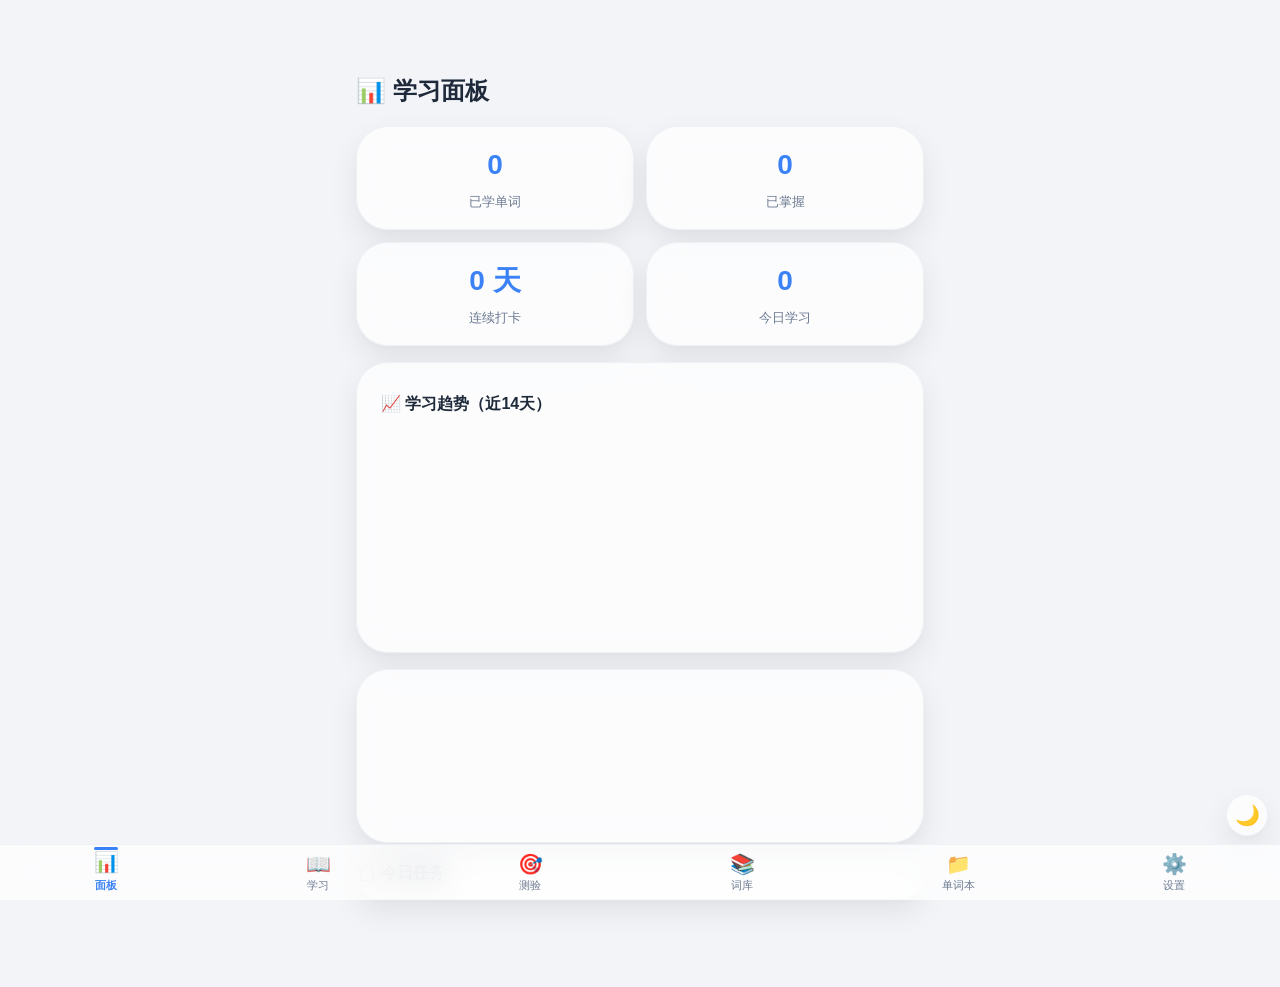
==== commit 3a754a7d: "v4.0 功能大升级 1. FSRS 间隔重复算法 - 替换 sm2.js 为简化版 FSRS（向后兼容旧数据） 2. 选择题模式 - 四选一，自动生成干扰项，SM-2 记录 3. 真题模拟模式 - " ====
--- a/index.html
+++ b/index.html
@@ -8,7 +8,7 @@
   <meta name="apple-mobile-web-app-status-bar-style" content="default">
   <link rel="manifest" href="manifest.json">
   <link rel="apple-touch-icon" href="icons/icon-192.svg">
-  <title>四级单词 · CET-4 高频词库 v3.0</title>
+  <title>四级单词 · CET-4 高频词库 v4.0</title>
   <link rel="stylesheet" href="css/style.css">
 </head>
 <body>
@@ -142,6 +142,21 @@
   <div id="page-import" class="page page-fade hidden">
     <h1 class="page-title">📥 导入单词</h1>
     <div id="import-content"></div>
+    <!-- v4.0: 数据管理区 -->
+    <div id="data-management-section" class="card"><div class="card-content">
+      <div class="section-label" style="margin-bottom:12px">📤 数据管理</div>
+      <div style="display:flex;gap:8px;flex-wrap:wrap">
+        <button class="btn btn-primary" style="flex:1;min-width:120px" onclick="App.exportData()">📤 导出数据</button>
+        <button class="btn btn-outline" style="flex:1;min-width:120px" onclick="App.importData()">📥 导入数据</button>
+      </div>
+      <div style="font-size:12px;color:var(--text2);margin-top:8px">导出全部学习记录、打卡、测验、收藏、单词本和导入词</div>
+    </div></div>
+  </div>
+
+  <!-- ===== v4.0: 页面：设置 ===== -->
+  <div id="page-settings" class="page page-fade hidden">
+    <h1 class="page-title">⚙️ 设置</h1>
+    <div id="settings-content"></div>
   </div>
 
 
@@ -169,6 +184,11 @@
     <button class="nav-item" data-page="lists" onclick="location.hash='#lists'">
       <span class="nav-icon">📁</span>
       <span>单词本</span>
+      <span class="nav-indicator"></span>
+    </button>
+    <button class="nav-item" data-page="settings" onclick="location.hash='#settings'">
+      <span class="nav-icon">⚙️</span>
+      <span>设置</span>
       <span class="nav-indicator"></span>
     </button>
   </nav>
--- a/css/style.css
+++ b/css/style.css
@@ -1208,3 +1208,253 @@
   .donut-chart { width: 90px; height: 90px; }
   .themetoggle { bottom: 58px; right: 8px; width: 36px; height: 36px; font-size: 16px; }
 }
+
+/* ===== v4.0: 选择题选项 ===== */
+.choice-options {
+  display: flex;
+  flex-direction: column;
+  gap: 10px;
+  padding: 0 16px 16px;
+}
+.choice-option {
+  display: flex;
+  align-items: center;
+  gap: 12px;
+  padding: 14px 16px;
+  font-size: 15px;
+  border: 2px solid var(--border);
+  border-radius: 14px;
+  background: var(--surface);
+  cursor: pointer;
+  transition: all var(--transition);
+  text-align: left;
+  position: relative;
+  overflow: hidden;
+  width: 100%;
+}
+.choice-option:hover { border-color: var(--primary); transform: translateY(-1px); }
+.choice-option:active:not(:disabled) { transform: scale(0.98); }
+.choice-option:disabled { cursor: default; }
+.choice-option.correct { border-color: var(--accent); background: rgba(52,199,89,0.08); color: var(--accent); }
+.choice-option.wrong { border-color: var(--danger); background: rgba(255,59,48,0.08); color: var(--danger); }
+.choice-letter {
+  display: inline-flex;
+  align-items: center;
+  justify-content: center;
+  width: 28px;
+  height: 28px;
+  border-radius: 50%;
+  background: var(--surface2);
+  font-weight: 700;
+  font-size: 13px;
+  flex-shrink: 0;
+  color: var(--text);
+}
+.choice-option.correct .choice-letter { background: var(--accent); color: white; }
+.choice-option.wrong .choice-letter { background: var(--danger); color: white; }
+.choice-text { flex: 1; }
+.choice-feedback {
+  margin: 12px 16px 0;
+  padding: 12px 16px;
+  border-radius: 12px;
+  font-size: 15px;
+  font-weight: 500;
+  text-align: center;
+}
+.choice-feedback.correct { background: rgba(52,199,89,0.1); color: var(--accent); }
+.choice-feedback.wrong { background: rgba(255,59,48,0.1); color: var(--danger); }
+
+/* ===== v4.0: 真题模拟 ===== */
+.exam-header {
+  display: flex;
+  justify-content: space-between;
+  align-items: center;
+  margin-bottom: 12px;
+}
+.exam-badge {
+  display: inline-block;
+  padding: 4px 12px;
+  border-radius: 20px;
+  background: linear-gradient(135deg, var(--primary), var(--primary-dark));
+  color: white;
+  font-size: 13px;
+  font-weight: 600;
+}
+.exam-timer {
+  font-size: 16px;
+  font-weight: 700;
+  font-variant-numeric: tabular-nums;
+  color: var(--text);
+}
+.exam-question-type {
+  font-size: 14px;
+  font-weight: 600;
+  color: var(--primary);
+  margin-bottom: 8px;
+  padding: 4px 0;
+}
+.exam-prompt {
+  padding: 16px;
+}
+.exam-input {
+  width: 90%;
+  max-width: 300px;
+  padding: 14px 18px;
+  font-size: 20px;
+  text-align: center;
+  border: 2px solid var(--border);
+  border-radius: 14px;
+  outline: none;
+  background: var(--surface);
+  color: var(--text);
+  transition: all var(--transition);
+  margin: 8px auto;
+  display: block;
+}
+.exam-input:focus { border-color: var(--primary); box-shadow: 0 0 0 3px var(--primary-light); }
+.exam-input.correct { border-color: var(--accent); background: rgba(52,199,89,0.05); }
+.exam-input.wrong { border-color: var(--danger); }
+.exam-reading-box {
+  background: var(--surface2);
+  border: 1px solid var(--border);
+  border-radius: 14px;
+  padding: 16px;
+  margin: 8px 16px;
+  font-style: italic;
+}
+.exam-reading-text {
+  font-size: 14px;
+  line-height: 1.6;
+  color: var(--text);
+}
+.exam-judge .choice-option {
+  padding: 12px 16px;
+}
+.exam-result {
+  text-align: center;
+  padding: 30px 16px;
+}
+.exam-grade {
+  font-size: 36px;
+  font-weight: 800;
+  margin-bottom: 8px;
+}
+.exam-score {
+  font-size: 48px;
+  font-weight: 700;
+  color: var(--text);
+}
+.exam-pct {
+  font-size: 16px;
+  color: var(--text2);
+  margin-top: 4px;
+}
+.exam-stats-row {
+  display: flex;
+  justify-content: center;
+  gap: 32px;
+  margin-top: 20px;
+}
+.exam-stat {
+  text-align: center;
+}
+.exam-stat-value {
+  font-size: 24px;
+  font-weight: 700;
+}
+.exam-stat-label {
+  font-size: 12px;
+  color: var(--text2);
+}
+
+/* ===== v4.0: 提醒设置 ===== */
+.reminder-row {
+  margin-bottom: 16px;
+}
+.toggle-label {
+  display: flex;
+  align-items: center;
+  gap: 10px;
+  cursor: pointer;
+  font-size: 15px;
+  font-weight: 500;
+  user-select: none;
+}
+.toggle-label input[type="checkbox"] {
+  display: none;
+}
+.toggle-switch {
+  position: relative;
+  width: 44px;
+  height: 24px;
+  background: var(--border);
+  border-radius: 12px;
+  transition: background var(--transition);
+  flex-shrink: 0;
+}
+.toggle-switch::after {
+  content: '';
+  position: absolute;
+  top: 2px;
+  left: 2px;
+  width: 20px;
+  height: 20px;
+  border-radius: 50%;
+  background: white;
+  transition: transform var(--transition);
+  box-shadow: 0 1px 3px rgba(0,0,0,0.2);
+}
+.toggle-label input:checked + .toggle-switch {
+  background: var(--primary);
+}
+.toggle-label input:checked + .toggle-switch::after {
+  transform: translateX(20px);
+}
+.reminder-time-row {
+  display: flex;
+  align-items: center;
+  gap: 12px;
+  margin-top: 12px;
+  padding: 12px;
+  background: var(--surface2);
+  border-radius: 12px;
+}
+.reminder-select {
+  padding: 8px 12px;
+  border: 1px solid var(--border);
+  border-radius: 8px;
+  font-size: 16px;
+  background: var(--surface);
+  color: var(--text);
+  outline: none;
+  cursor: pointer;
+}
+
+/* ===== v4.0: 遗忘曲线图例 ===== */
+.forgetting-curve-card .card-content {
+  padding: 20px 18px;
+}
+
+/* v4.0 底部导航增加一项 */
+@media (max-width: 480px) {
+  .bottom-nav {
+    gap: 0;
+    overflow-x: auto;
+    -webkit-overflow-scrolling: touch;
+  }
+  .nav-item {
+    padding: 4px 6px;
+  }
+  .nav-item .nav-icon {
+    font-size: 18px;
+  }
+  .nav-item span:last-child {
+    font-size: 10px;
+  }
+}
+
+/* 考试倒计时闪烁 */
+@keyframes pulse {
+  0%, 100% { opacity: 1; }
+  50% { opacity: 0.5; }
+}
